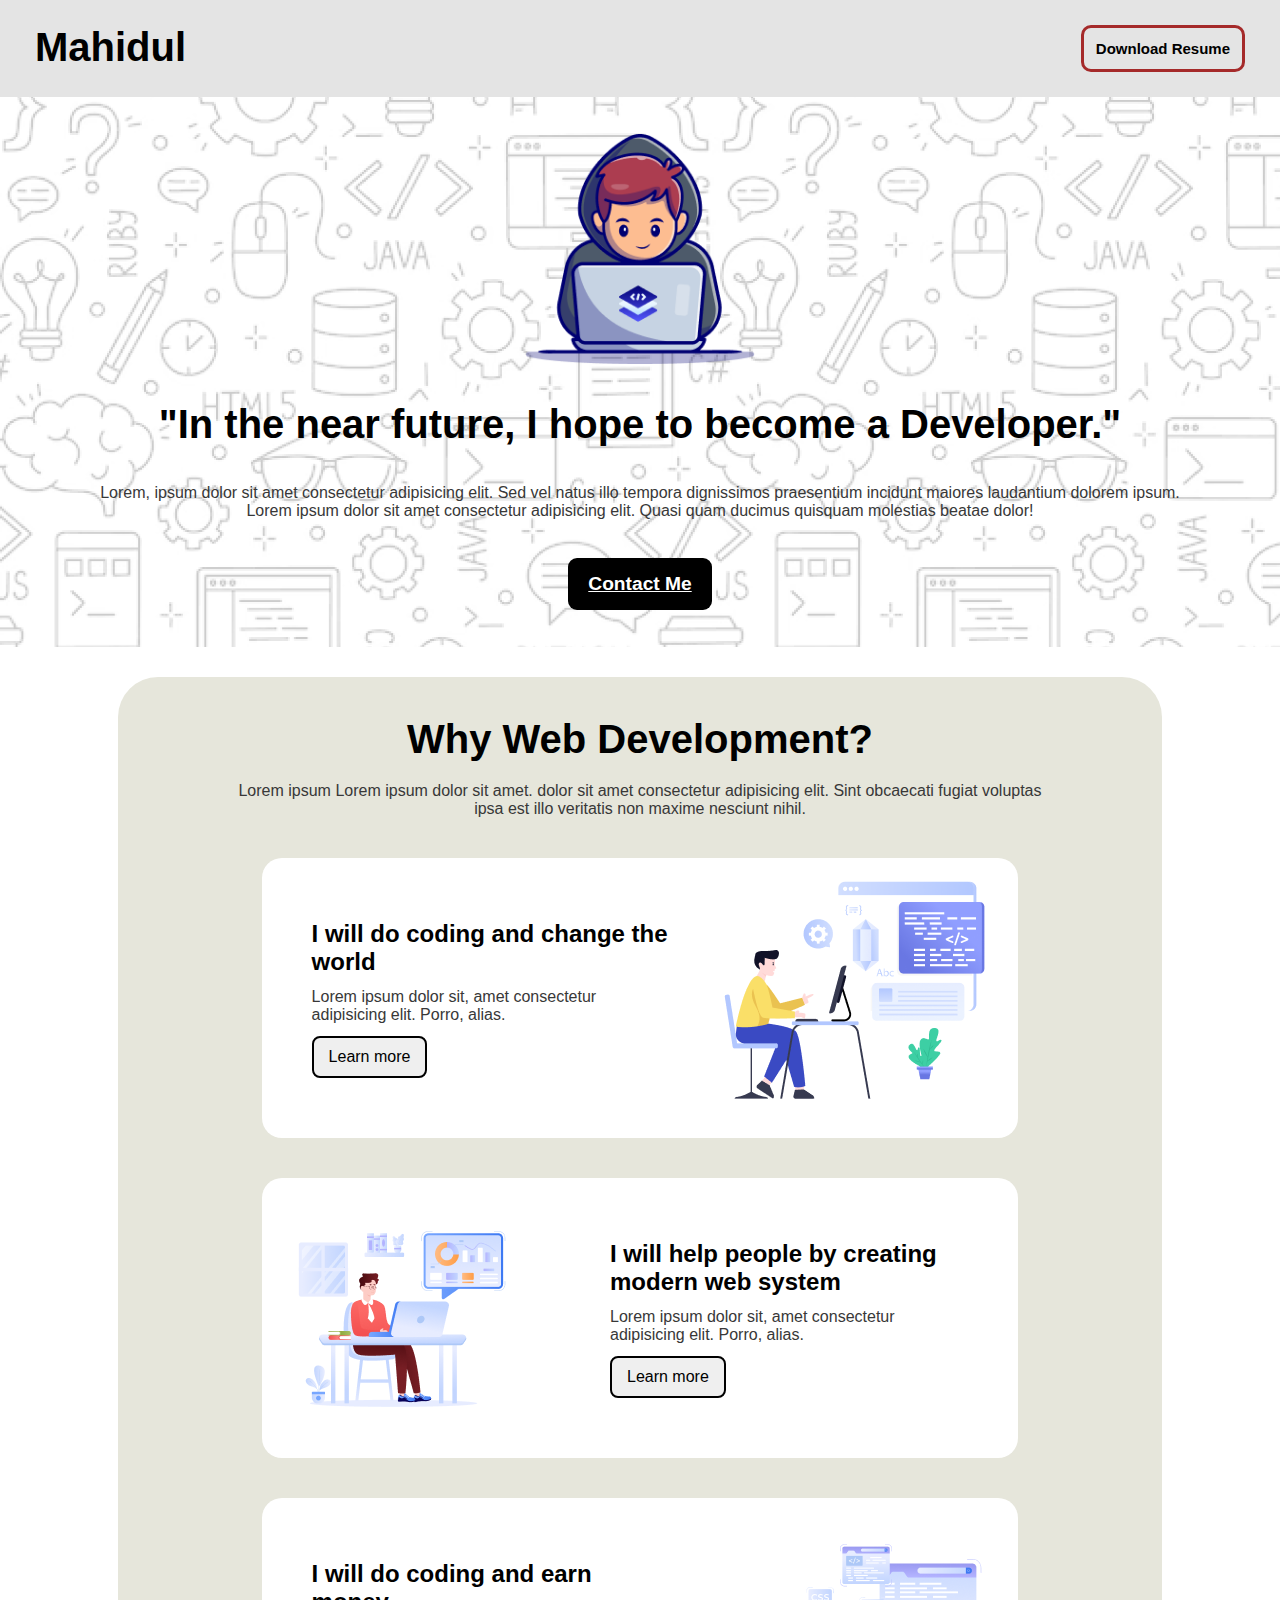
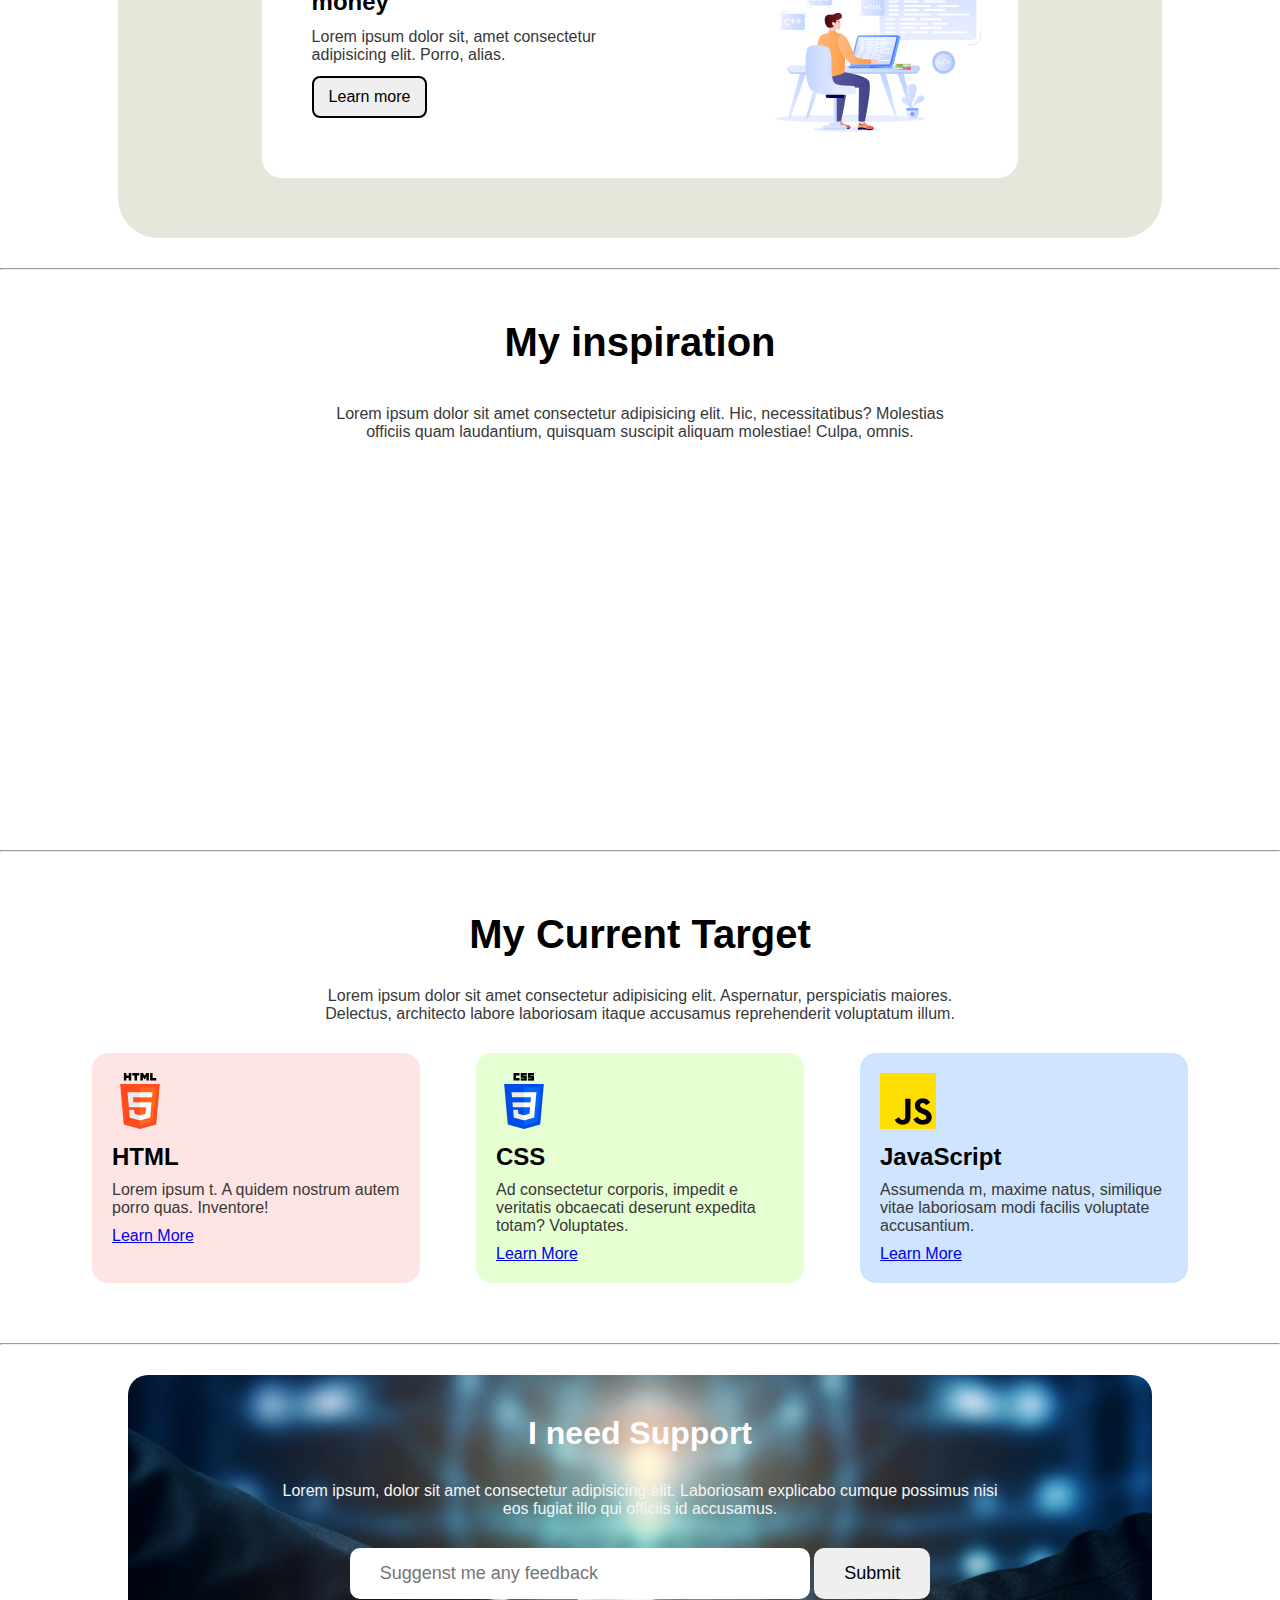
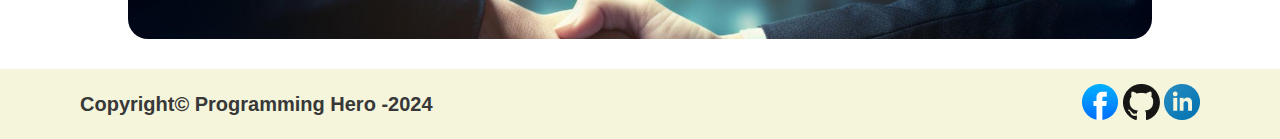
==== index2.html @ bb8a93af "first commit" ====
<!DOCTYPE html>
<html lang="en">

<head>
  <meta charset="UTF-8">
  <meta name="viewport" content="width=device-width, initial-scale=1.0">
  <link rel="stylesheet" href="style.css">
  <title>Mahin</title>
</head>

<body>

  <header>
    <nav>
      <h2>Mahidul</h2>
      <a>Download Resume</a>
    </nav>

    <section class="banner">
      <img class="banner-img" src="./assets/Group.png">
      <h1>"In the near future, I hope to become a Developer."</h1>
      <div>
        <p>Lorem, ipsum dolor sit amet consectetur adipisicing elit. Sed vel natus illo tempora dignissimos praesentium
          incidunt maiores laudantium dolorem ipsum.</p>
        <p>Lorem ipsum dolor sit amet consectetur adipisicing elit. Quasi quam ducimus quisquam molestias beatae dolor!
        </p>
      </div>
      <a href="#footer">Contact Me</a>
    </section>
  </header>

  <main>
    <section class="why-web-dev">
      <h1>Why Web Development?</h1>
      <p>Lorem ipsum Lorem ipsum dolor sit amet. dolor sit amet consectetur adipisicing elit. Sint obcaecati fugiat
        voluptas ipsa est illo veritatis non maxime nesciunt nihil.</p>
      <div class="development-reason">
        <div>
          <h2>I will do coding and change the world</h2>
          <p>Lorem ipsum dolor sit, amet consectetur adipisicing elit. Porro, alias.</p>
          <button class="reason-button">Learn more</button>
        </div>
        <img src="assets/Layer_1.png">
      </div>
      <div class="development-reason">
        <img src="assets/Group_3.png">
        <div>
          <h2>I will help people by creating modern web system</h2>
          <p>Lorem ipsum dolor sit, amet consectetur adipisicing elit. Porro, alias.</p>
          <button class="reason-button">Learn more</button>
        </div>
      </div>
      <div class="development-reason">
        <div>
          <h2>I will do coding and earn money</h2>
          <p>Lorem ipsum dolor sit, amet consectetur adipisicing elit. Porro, alias.</p>
          <button class="reason-button">Learn more</button>
        </div>
        <img src="assets/Group_4.png">
      </div>
    </section>

    <hr>
    <section class="my-inspiration">
      <h1>My inspiration</h1>
      <p>Lorem ipsum dolor sit amet consectetur adipisicing elit. Hic, necessitatibus? Molestias officiis quam laudantium, quisquam suscipit aliquam molestiae! Culpa, omnis.</p>
      <iframe width="560" height="315" src="https://www.youtube.com/embed/rj0wDn5ZsVY?si=cuTSCfLBCMz_BGn8" title="YouTube video player" frameborder="0" allow="accelerometer; autoplay; clipboard-write; encrypted-media; gyroscope; picture-in-picture; web-share" referrerpolicy="strict-origin-when-cross-origin" allowfullscreen></iframe>
    </section>
    
    <hr>
    <section class="current-target">
      <h1>My Current Target</h1>
      <p>Lorem ipsum dolor sit amet consectetur adipisicing elit. Aspernatur, perspiciatis maiores. Delectus, architecto labore laboriosam itaque accusamus reprehenderit voluptatum illum.</p>
      <div class="languages">
        <div class="p-language" style="background-color:rgb(255, 228, 228);">
          <img src="assets/html.png">
          <h2>HTML</h2>
          <p>Lorem ipsum t. A quidem nostrum autem porro quas. Inventore!</p>
          <a href="https://www.w3schools.com/html/" target="_blank">Learn More</a>
        </div>
        <div class="p-language" style="background-color:rgb(230, 255, 210);">
          <img src="assets/css.png">
          <h2>CSS</h2>
          <p>Ad consectetur corporis, impedit e veritatis obcaecati deserunt expedita totam? Voluptates.</p>
          <a href="https://www.w3schools.com/css/" target="_blank">Learn More</a>
        </div>
        <div class="p-language" style="background-color:rgb(206, 228, 255);">
          <img src="assets/js.png">
          <h2>JavaScript</h2>
          <p>Assumenda m, maxime natus, similique vitae laboriosam modi facilis voluptate accusantium.</p>
          <a href="https://www.w3schools.com/js/" target="_blank">Learn More</a>
        </div>
      </div>
    </section>
    <hr>

    <section class="support">
      <h2>I need Support</h2>
      <p>Lorem ipsum, dolor sit amet consectetur adipisicing elit. Laboriosam explicabo cumque possimus nisi<br>
        eos fugiat illo qui officiis id accusamus.</p>
        <div>
          <input id="feedback-input" type="text" placeholder="Suggenst me any feedback">
          <input type="submit">
        </div>
    </section>
  </main>

  <footer id="footer">
    <p>Copyright&copy; Programming Hero -2024</p>
    <div>
      <a href="https://www.facebook.com" target="_blank"><img src="assets/facebook.png"></a>
      <a href="https://www.github.com" target="_blank"><img src="assets/github.png"></a>
      <a href="https://www.linkedin.com" target="_blank"><img src="assets/linkedin-icon.png"></a>
    </div>
  </footer>

</body>

</html>
---- style.css ----
* {
  margin: 0;
  padding: 0;
  font-family: sans-serif;
  scroll-behavior: smooth;
}
body {
  background-color: white;
}
p {
  color: rgb(56, 56, 56);
}

/* Header section styles starts here */
/* Navbar here */
nav {
  padding: 25px 35px;
  background-color: rgb(228, 228, 228);
  display: flex;
  justify-content: space-between;
}
nav h2 {
  font-size: 40px;
}
nav a {
  padding: 12px;
  font-size: 15px;
  font-weight: bold;
  border: 3px solid brown;
  border-radius: 10px;
}

/* Banner here */
.banner {
  text-align: center;
  height: 550px;
  background-image: url("assets/Hero-bg.png");
  display: flex;
  flex-direction: column;
  justify-content: space-evenly;
  align-items: center;
}
.banner-img {
  height: 230px;
  width: 230px;
}
section h1 {
  font-weight: bolder;
  font-size: 40px;
}
.banner a {
  padding: 15px 20px;
  border: 0;
  border-radius: 9px;
  font-size: larger;
  font-weight: bold;
  background-color: black;
  color: white;
}
.why-web-dev {
  width: 80%;
  margin: 30px auto;
  padding: 40px 10px;
  background-color: rgb(230, 230, 219);
  display: flex;
  flex-direction: column;
  align-items: center;
  border-radius: 40px;
}
.why-web-dev > p {
  width: 80%;
  margin: 20px auto;
  text-align: center;
}

.development-reason {
  background-color: white;
  width: 70%;
  margin: 20px;
  padding: 20px;
  display: flex;
  justify-content: space-between;
  border-radius: 20px;
}
.development-reason > div {
  height: 150px;
  width: 50%;
  padding: 30px;
}
.development-reason > img {
  height: 100%;
}
.development-reason > div > h2,
.development-reason > div > p {
  margin: 12px 0;
}
.reason-button {
  padding: 10px 15px;
  font-size: 16px;
  border: 2px solid black;
  border-radius: 8px;
}

/* Support section */
.support {
  background-image: url("assets/handshake.jpg");
  background-size: cover;
  text-align: center;
  color: white;
  padding: 40px 0;
  width: 80%;
  border-radius: 20px;
  margin: 30px auto;
}
.support > h2 {
  font-size: 32px;
}
.support > p {
  padding: 30px;
  color: whitesmoke;
}
.support > div input {
  padding: 15px 30px;
  border: 0;
  border-radius: 10px;
  font-size: 18px;
}
#feedback-input {
  width: 400px;
}

/* My inspiration section here */
.my-inspiration {
  width: 80%;
  margin: 0 auto;
  padding: 50px;
  text-align: center;
}
.my-inspiration > p {
  width: 60%;
  margin: 40px auto;
}
.my-inspiration > iframe {
  border-radius: 20px;
}

/* Current target here */
.current-target {
  width: 90%;
  margin: 0 auto;
  padding: 60px 0;
  text-align: center;
}
.current-target > p {
  width: 60%;
  margin: 30px auto;
}
.languages {
  display: flex;
  justify-content: space-around;
}
.p-language {
  width: 25%;
  text-align: start;
  padding: 20px;
  border-radius: 16px;
}
.p-language > h2,
.p-language > p,
.p-language > a {
  margin: 10px 0;
}


/* Footer here */
footer {
  padding: 15px 80px;
  background-color: beige;
  display: flex;
  justify-content: space-between;
  align-items: center;
}
footer > p {
  font-size: 20px;
  font-weight: bolder;
}
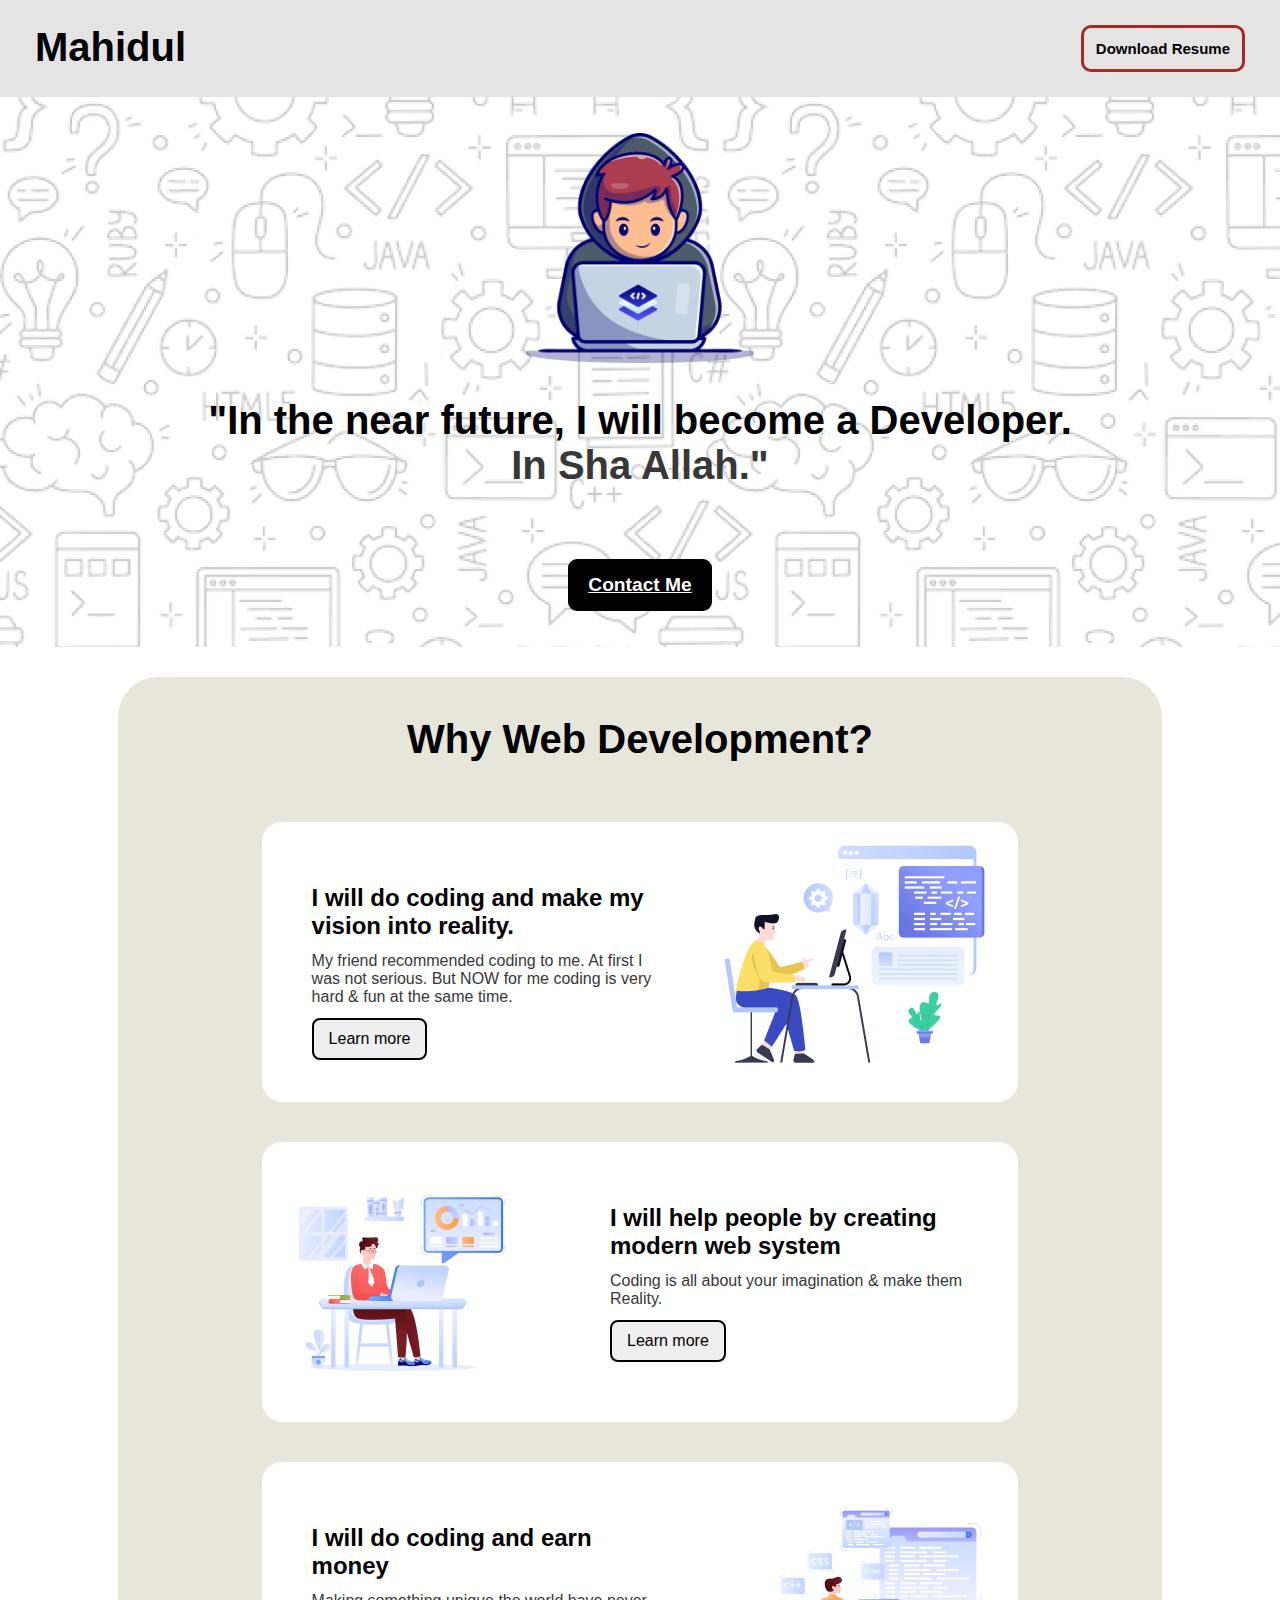
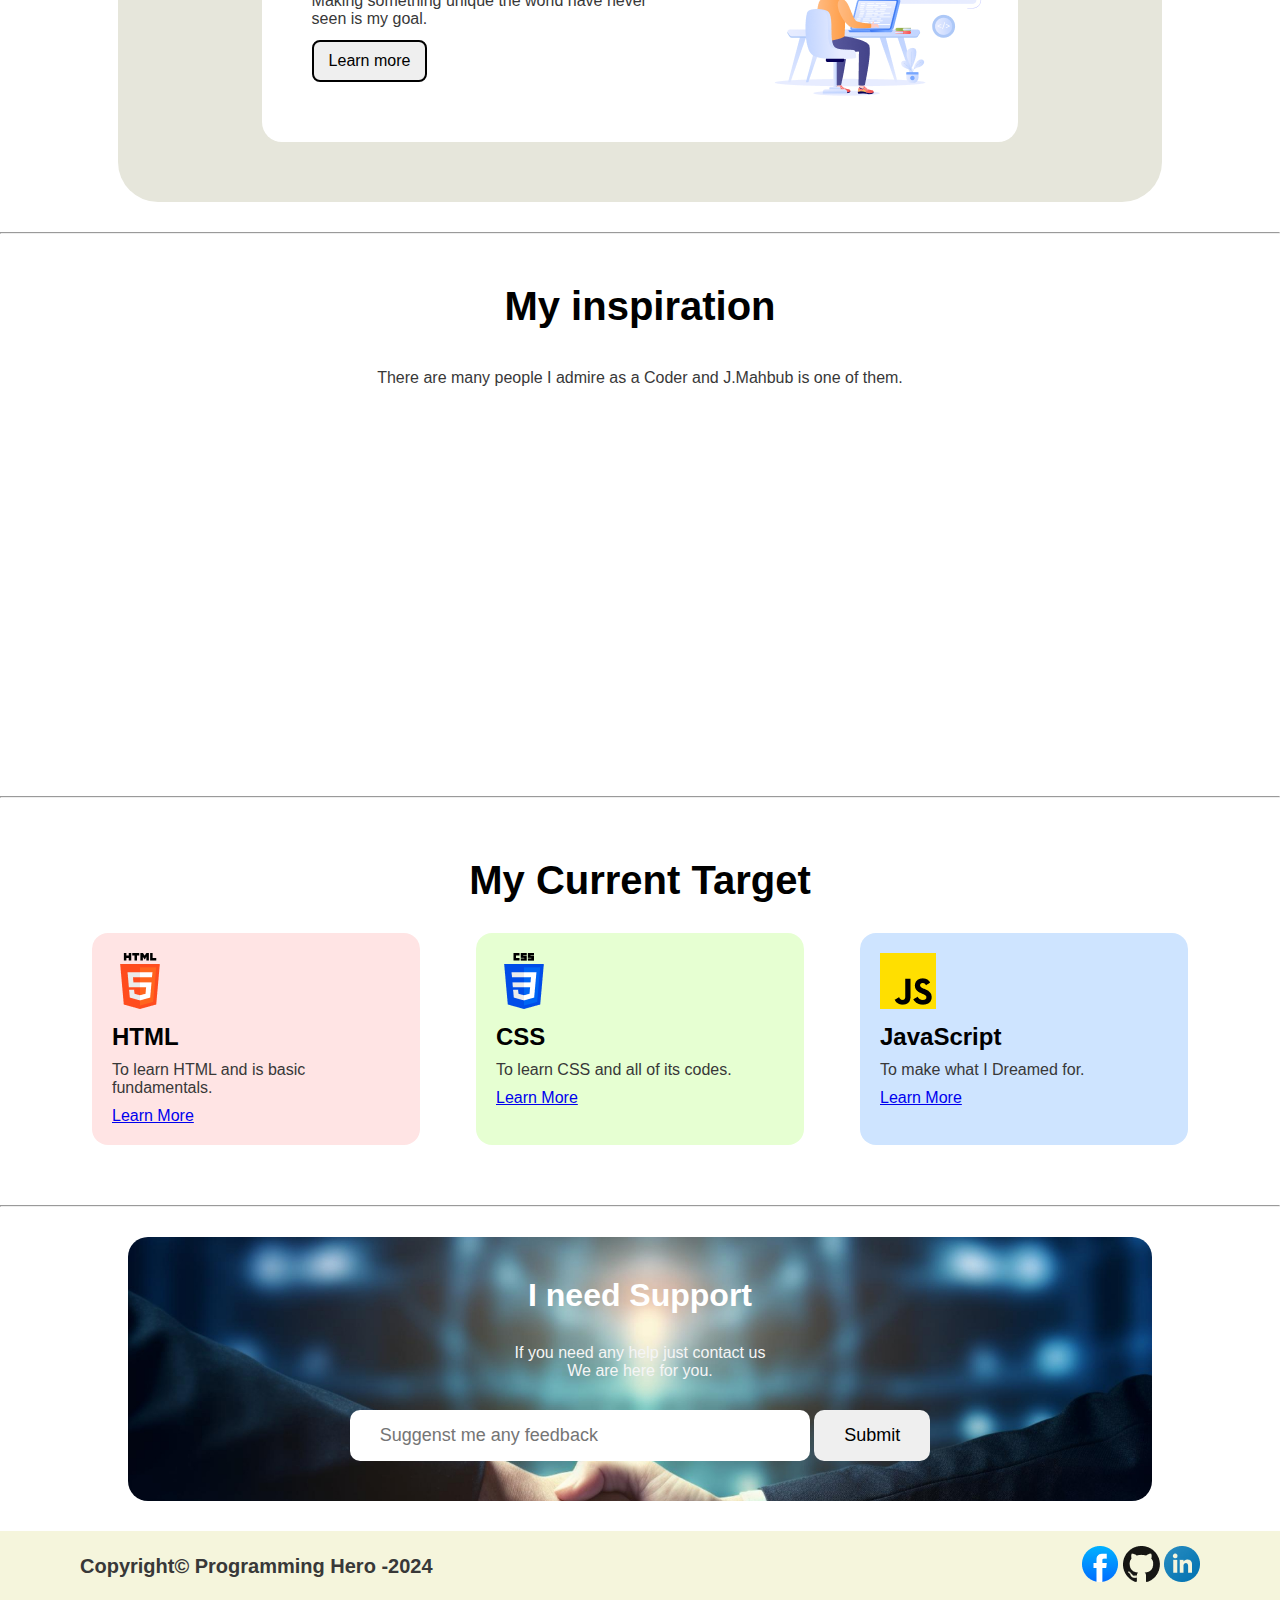
==== commit fba34312: "changed the web by me" ====
--- a/index2.html
+++ b/index2.html
@@ -18,11 +18,9 @@
 
     <section class="banner">
       <img class="banner-img" src="./assets/Group.png">
-      <h1>"In the near future, I hope to become a Developer."</h1>
+      <h1>"In the near future, I will become a Developer. <p>In Sha Allah."</p></h1>
       <div>
-        <p>Lorem, ipsum dolor sit amet consectetur adipisicing elit. Sed vel natus illo tempora dignissimos praesentium
-          incidunt maiores laudantium dolorem ipsum.</p>
-        <p>Lorem ipsum dolor sit amet consectetur adipisicing elit. Quasi quam ducimus quisquam molestias beatae dolor!
+      <p>
         </p>
       </div>
       <a href="#footer">Contact Me</a>
@@ -32,12 +30,11 @@
   <main>
     <section class="why-web-dev">
       <h1>Why Web Development?</h1>
-      <p>Lorem ipsum Lorem ipsum dolor sit amet. dolor sit amet consectetur adipisicing elit. Sint obcaecati fugiat
-        voluptas ipsa est illo veritatis non maxime nesciunt nihil.</p>
+  <p></p>
       <div class="development-reason">
         <div>
-          <h2>I will do coding and change the world</h2>
-          <p>Lorem ipsum dolor sit, amet consectetur adipisicing elit. Porro, alias.</p>
+          <h2>I will do coding and make my vision into reality.</h2>
+          <p>My friend recommended coding to me. At first I was not serious. But NOW for me coding is very hard & fun at the same time.</p>
           <button class="reason-button">Learn more</button>
         </div>
         <img src="assets/Layer_1.png">
@@ -46,14 +43,14 @@
         <img src="assets/Group_3.png">
         <div>
           <h2>I will help people by creating modern web system</h2>
-          <p>Lorem ipsum dolor sit, amet consectetur adipisicing elit. Porro, alias.</p>
+          <p>Coding is all about your imagination & make them Reality.</p>
           <button class="reason-button">Learn more</button>
         </div>
       </div>
       <div class="development-reason">
         <div>
           <h2>I will do coding and earn money</h2>
-          <p>Lorem ipsum dolor sit, amet consectetur adipisicing elit. Porro, alias.</p>
+          <p>Making something unique the world have never seen is my goal.</p>
           <button class="reason-button">Learn more</button>
         </div>
         <img src="assets/Group_4.png">
@@ -63,31 +60,31 @@
     <hr>
     <section class="my-inspiration">
       <h1>My inspiration</h1>
-      <p>Lorem ipsum dolor sit amet consectetur adipisicing elit. Hic, necessitatibus? Molestias officiis quam laudantium, quisquam suscipit aliquam molestiae! Culpa, omnis.</p>
+      <p>There are many people I admire as a Coder and J.Mahbub is one of them.</p>
       <iframe width="560" height="315" src="https://www.youtube.com/embed/rj0wDn5ZsVY?si=cuTSCfLBCMz_BGn8" title="YouTube video player" frameborder="0" allow="accelerometer; autoplay; clipboard-write; encrypted-media; gyroscope; picture-in-picture; web-share" referrerpolicy="strict-origin-when-cross-origin" allowfullscreen></iframe>
     </section>
     
     <hr>
     <section class="current-target">
       <h1>My Current Target</h1>
-      <p>Lorem ipsum dolor sit amet consectetur adipisicing elit. Aspernatur, perspiciatis maiores. Delectus, architecto labore laboriosam itaque accusamus reprehenderit voluptatum illum.</p>
+      <p> </p>
       <div class="languages">
         <div class="p-language" style="background-color:rgb(255, 228, 228);">
           <img src="assets/html.png">
           <h2>HTML</h2>
-          <p>Lorem ipsum t. A quidem nostrum autem porro quas. Inventore!</p>
+          <p>To learn HTML and is basic fundamentals. </p>
           <a href="https://www.w3schools.com/html/" target="_blank">Learn More</a>
         </div>
         <div class="p-language" style="background-color:rgb(230, 255, 210);">
           <img src="assets/css.png">
           <h2>CSS</h2>
-          <p>Ad consectetur corporis, impedit e veritatis obcaecati deserunt expedita totam? Voluptates.</p>
+          <p>To learn CSS and all of its codes. </p>
           <a href="https://www.w3schools.com/css/" target="_blank">Learn More</a>
         </div>
         <div class="p-language" style="background-color:rgb(206, 228, 255);">
           <img src="assets/js.png">
           <h2>JavaScript</h2>
-          <p>Assumenda m, maxime natus, similique vitae laboriosam modi facilis voluptate accusantium.</p>
+          <p>To make what I Dreamed for.</p>
           <a href="https://www.w3schools.com/js/" target="_blank">Learn More</a>
         </div>
       </div>
@@ -96,8 +93,8 @@
 
     <section class="support">
       <h2>I need Support</h2>
-      <p>Lorem ipsum, dolor sit amet consectetur adipisicing elit. Laboriosam explicabo cumque possimus nisi<br>
-        eos fugiat illo qui officiis id accusamus.</p>
+      <p>If you need any help just contact us <br>
+       We are here for you. </p>
         <div>
           <input id="feedback-input" type="text" placeholder="Suggenst me any feedback">
           <input type="submit">
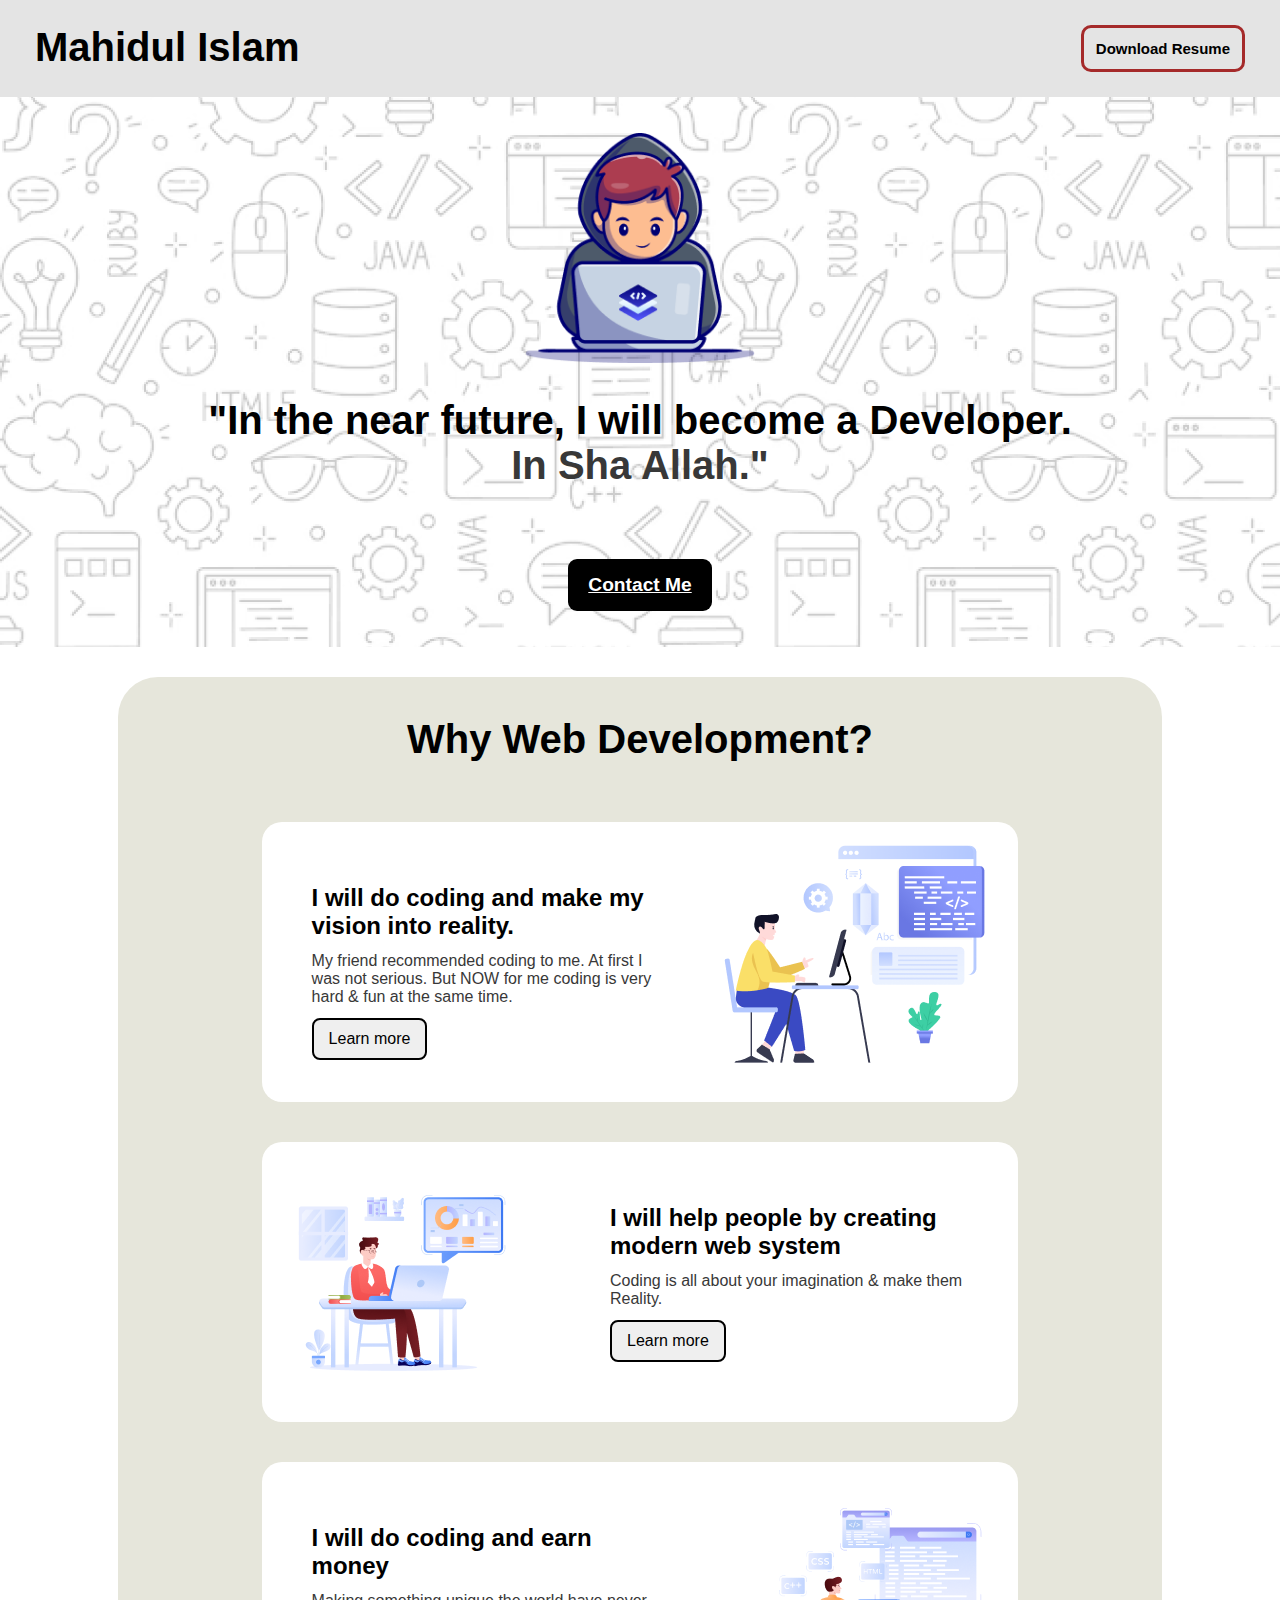
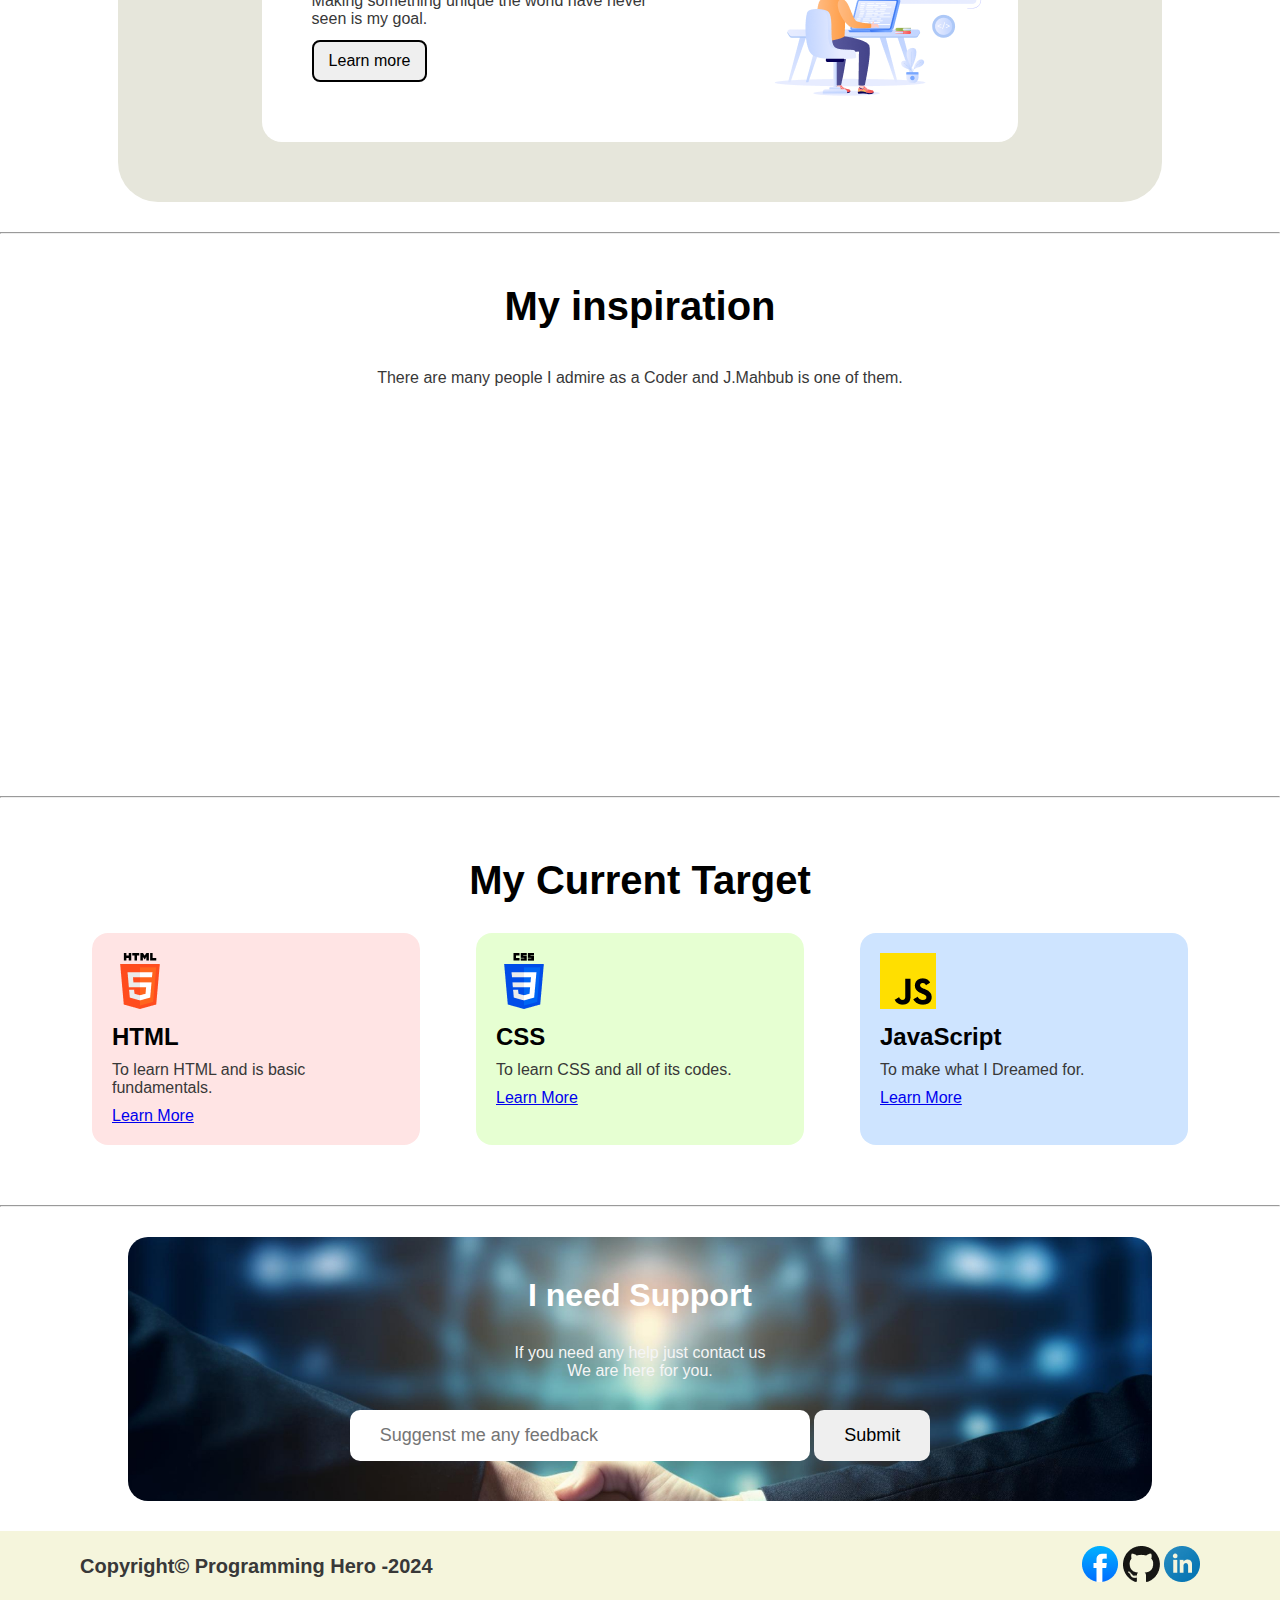
==== commit aa331e16: "added some extra things" ====
--- a/index2.html
+++ b/index2.html
@@ -12,7 +12,7 @@
 
   <header>
     <nav>
-      <h2>Mahidul</h2>
+      <h2>Mahidul Islam</h2>
       <a>Download Resume</a>
     </nav>
 
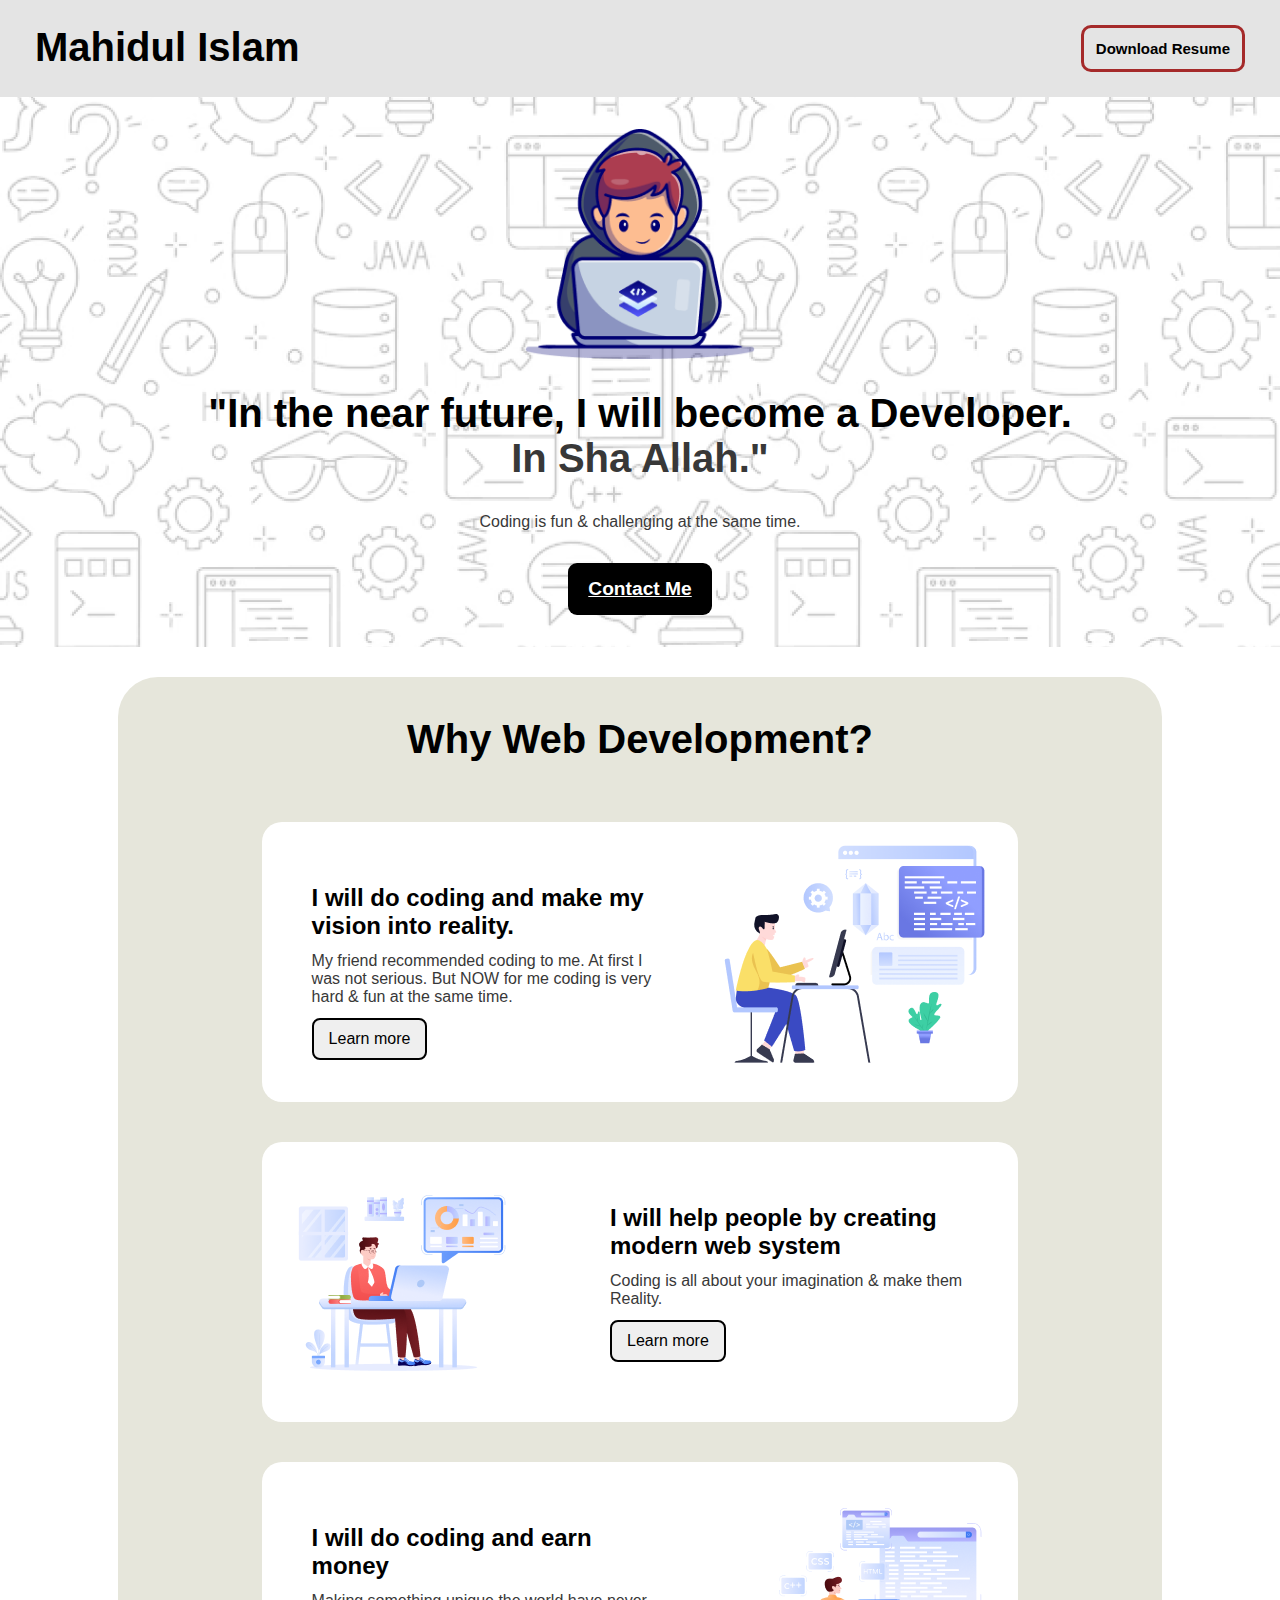
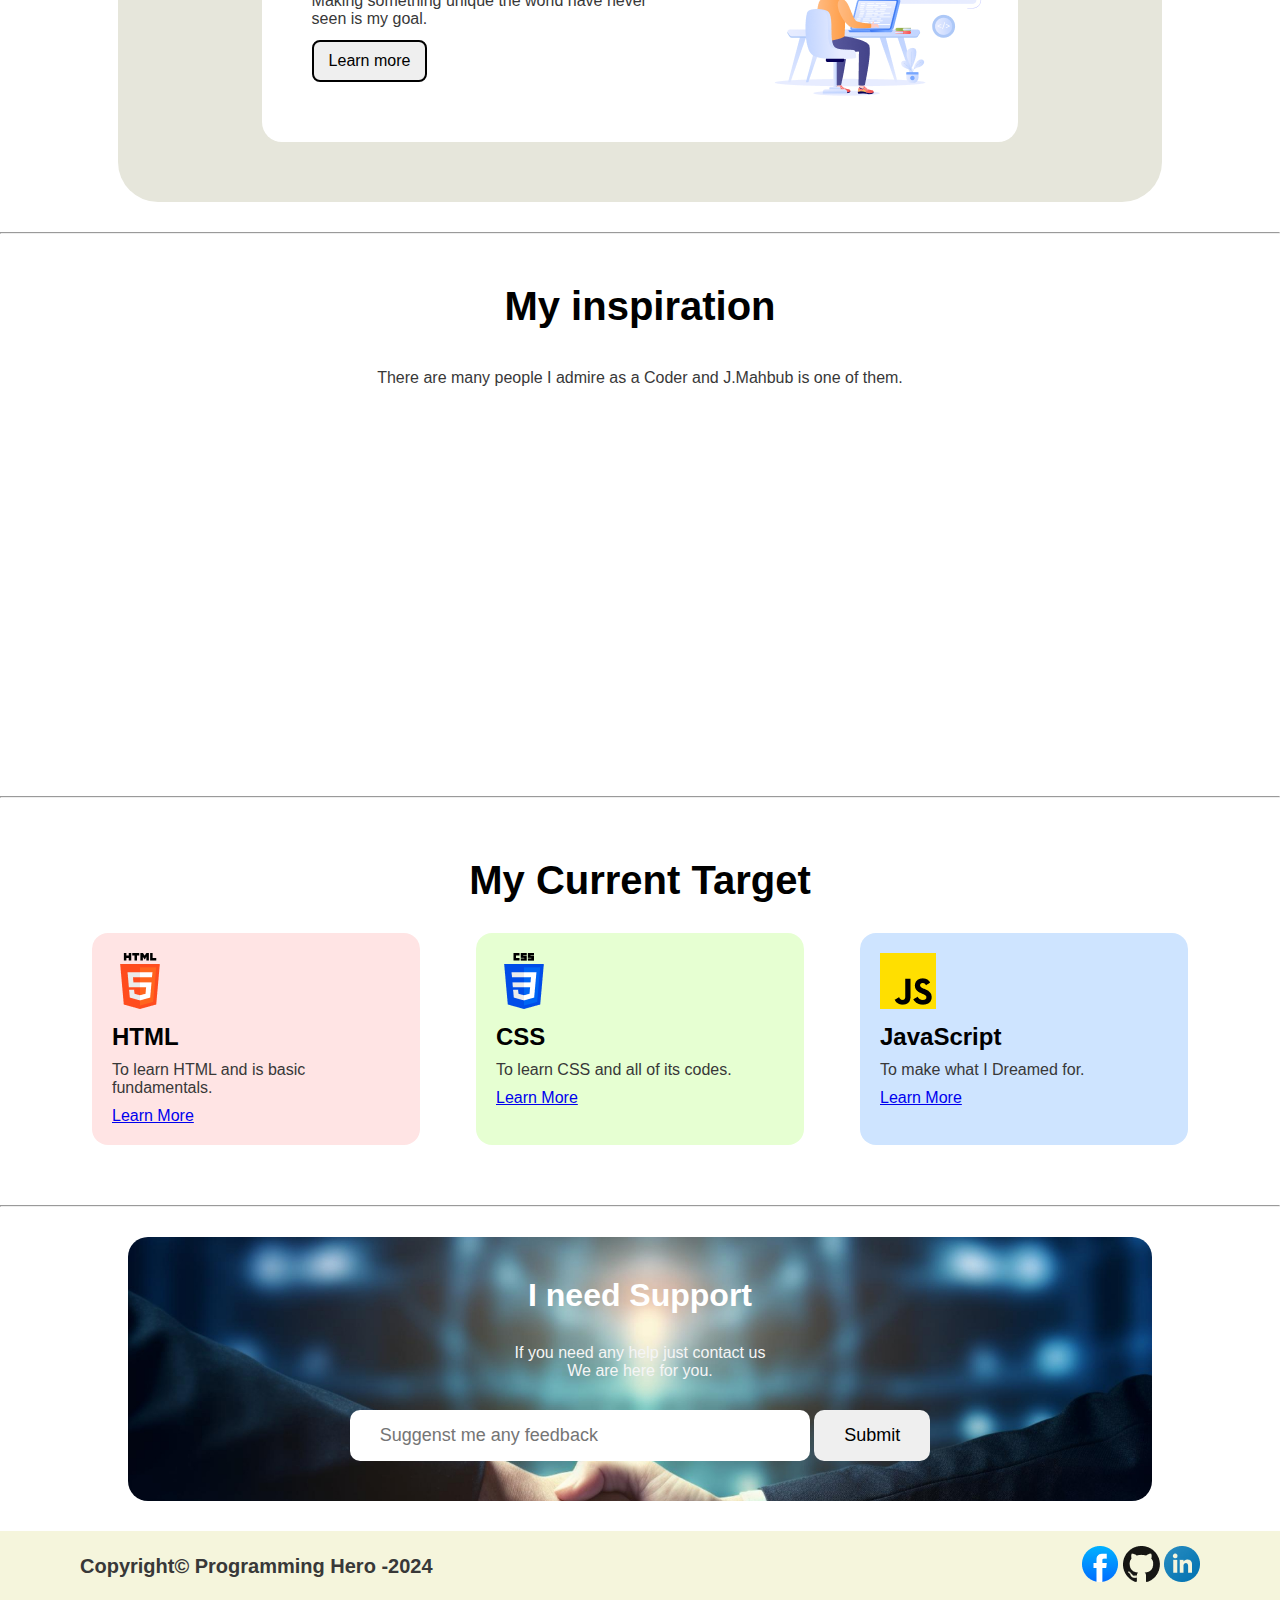
==== commit c7271669: "added some 3" ====
--- a/index2.html
+++ b/index2.html
@@ -20,7 +20,7 @@
       <img class="banner-img" src="./assets/Group.png">
       <h1>"In the near future, I will become a Developer. <p>In Sha Allah."</p></h1>
       <div>
-      <p>
+      <p> Coding is fun & challenging at the same time.
         </p>
       </div>
       <a href="#footer">Contact Me</a>
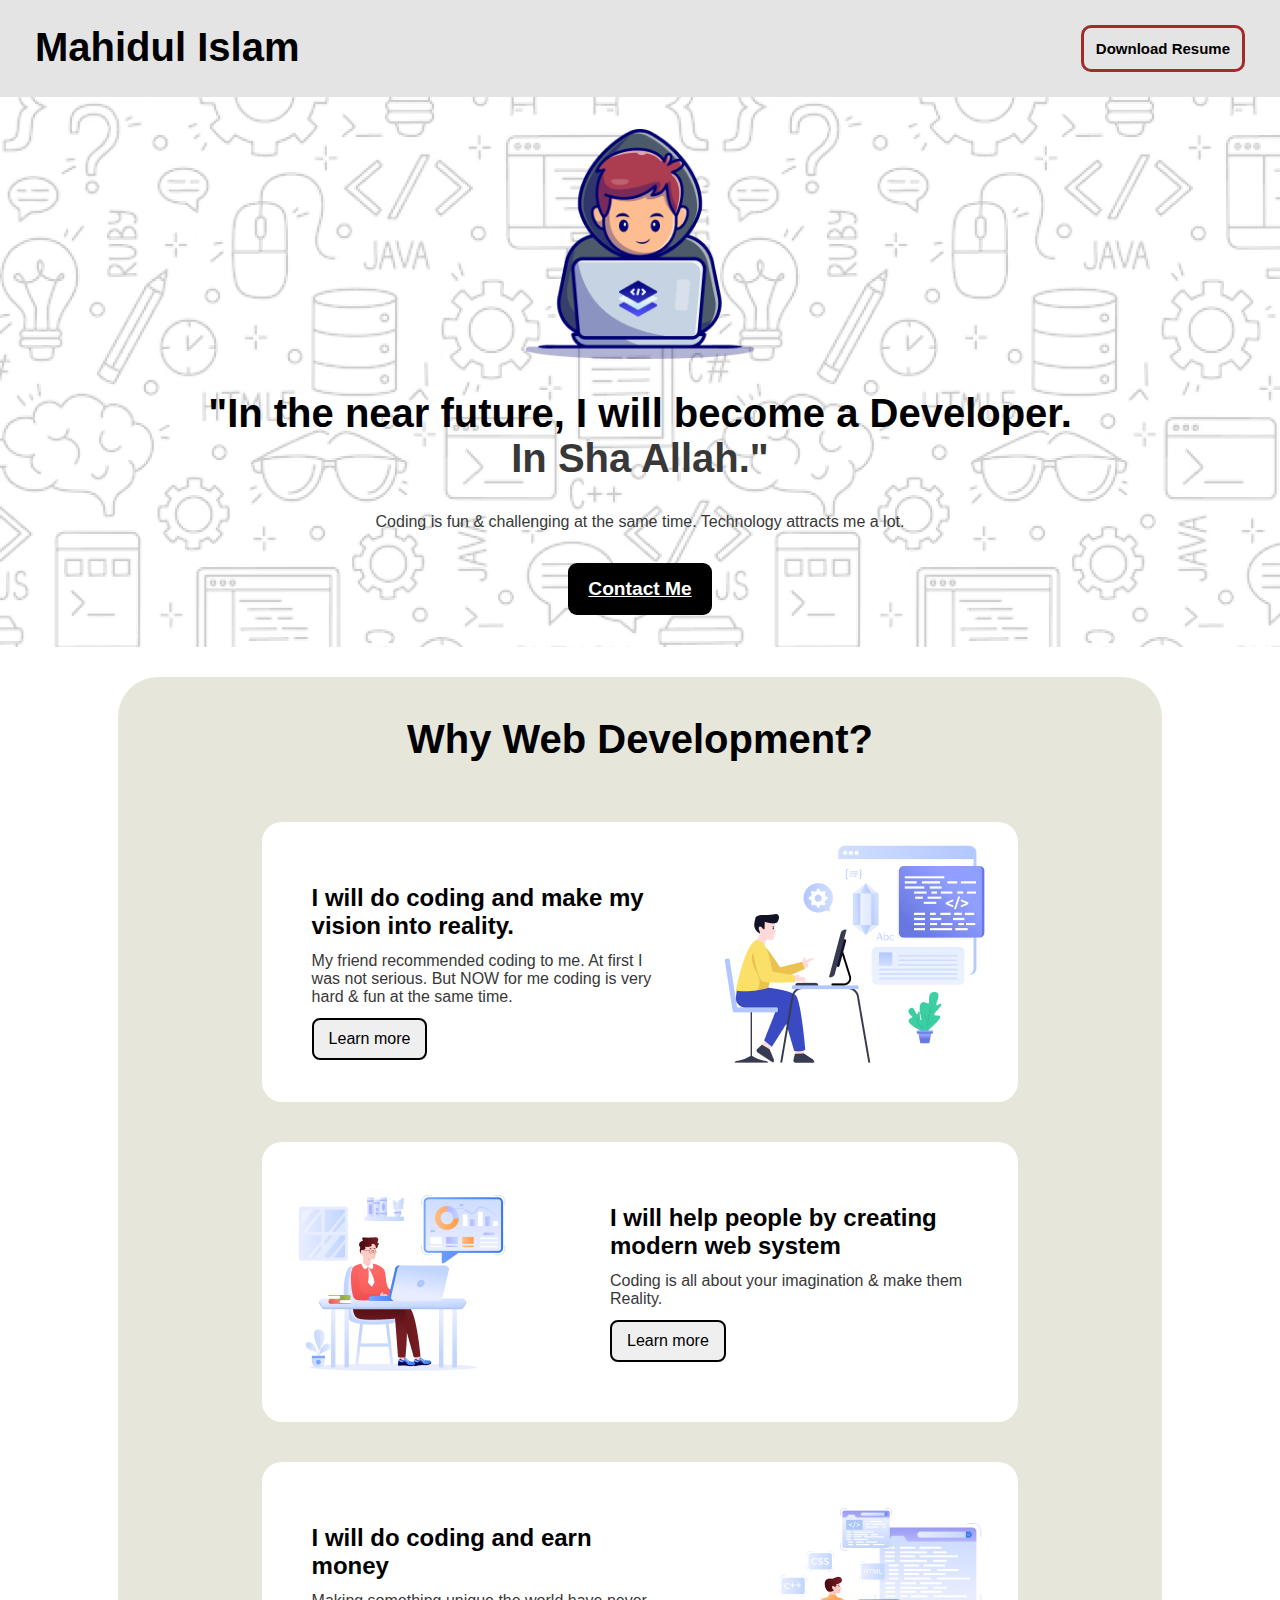
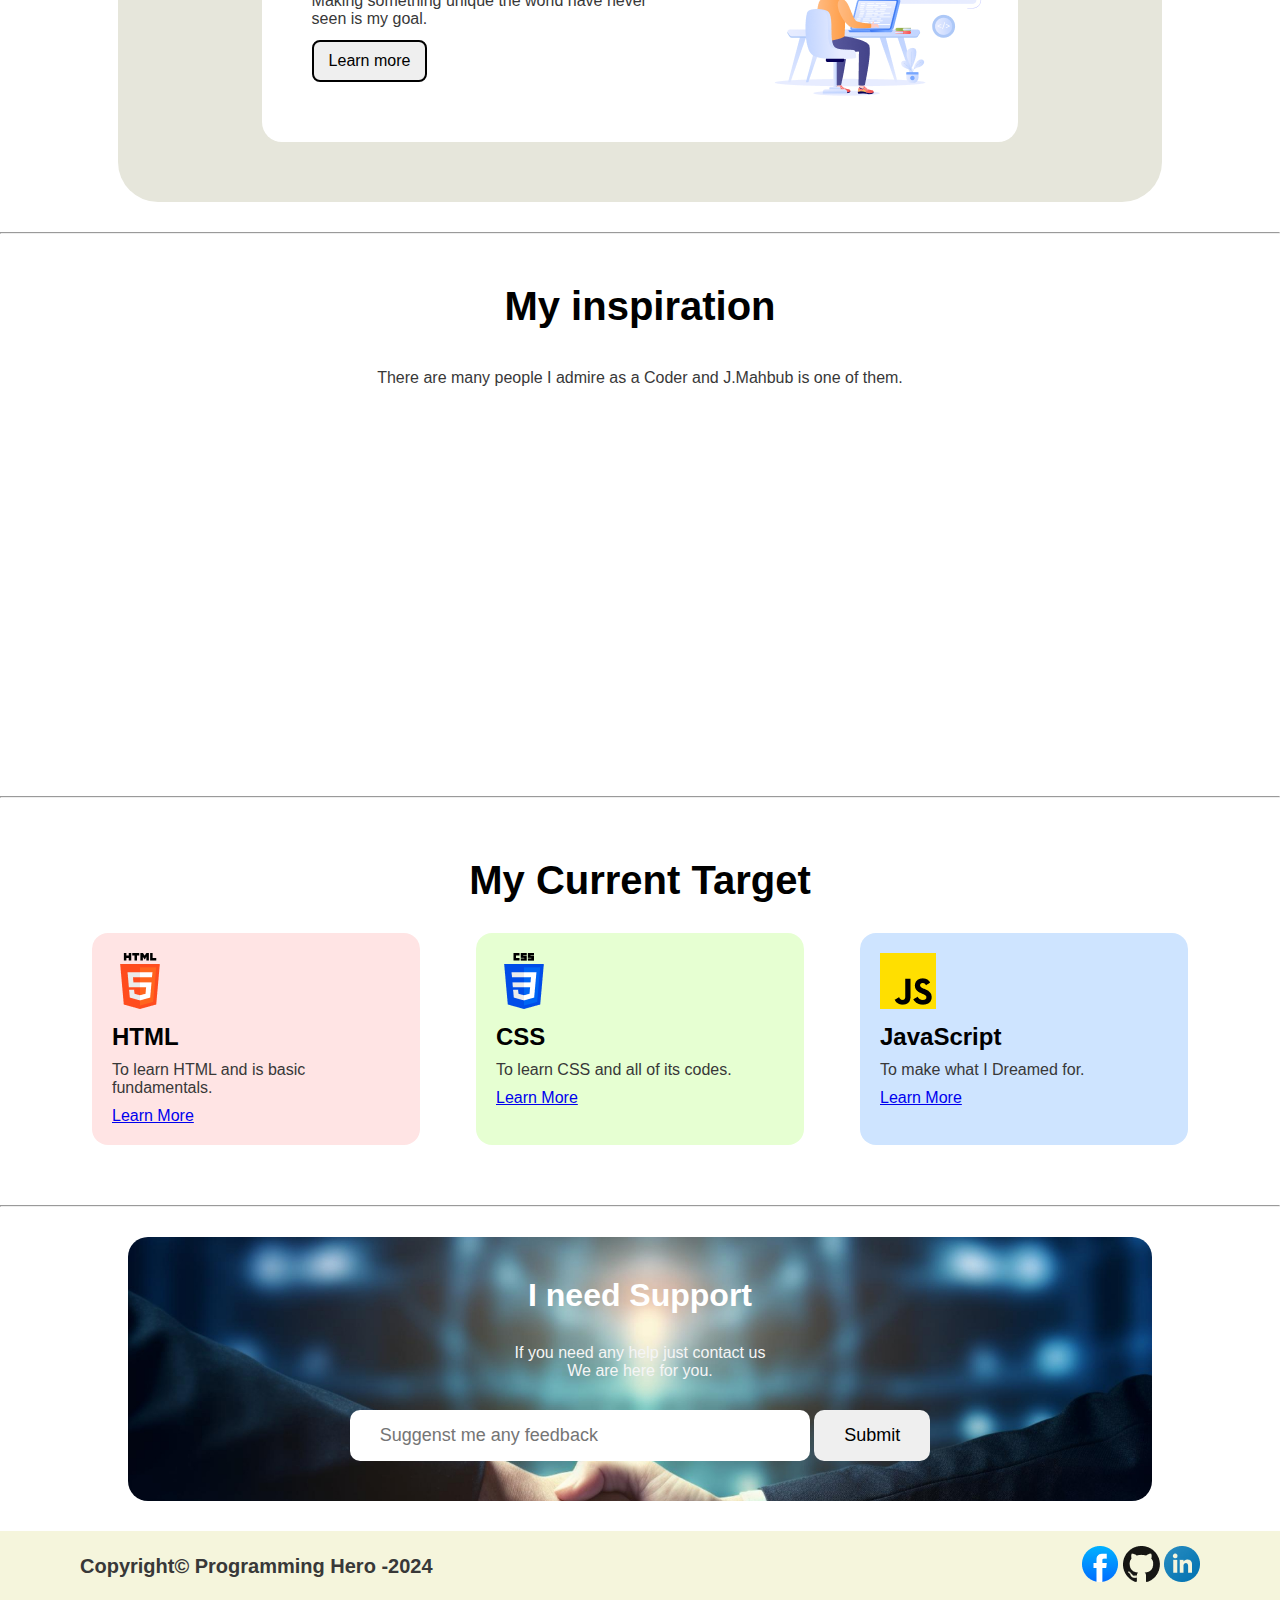
==== commit bd8fcad7: "added some 4" ====
--- a/index2.html
+++ b/index2.html
@@ -20,7 +20,8 @@
       <img class="banner-img" src="./assets/Group.png">
       <h1>"In the near future, I will become a Developer. <p>In Sha Allah."</p></h1>
       <div>
-      <p> Coding is fun & challenging at the same time.
+      <p> Coding is fun & challenging at the same time. Technology attracts me a lot.
+        <p> 
         </p>
       </div>
       <a href="#footer">Contact Me</a>
